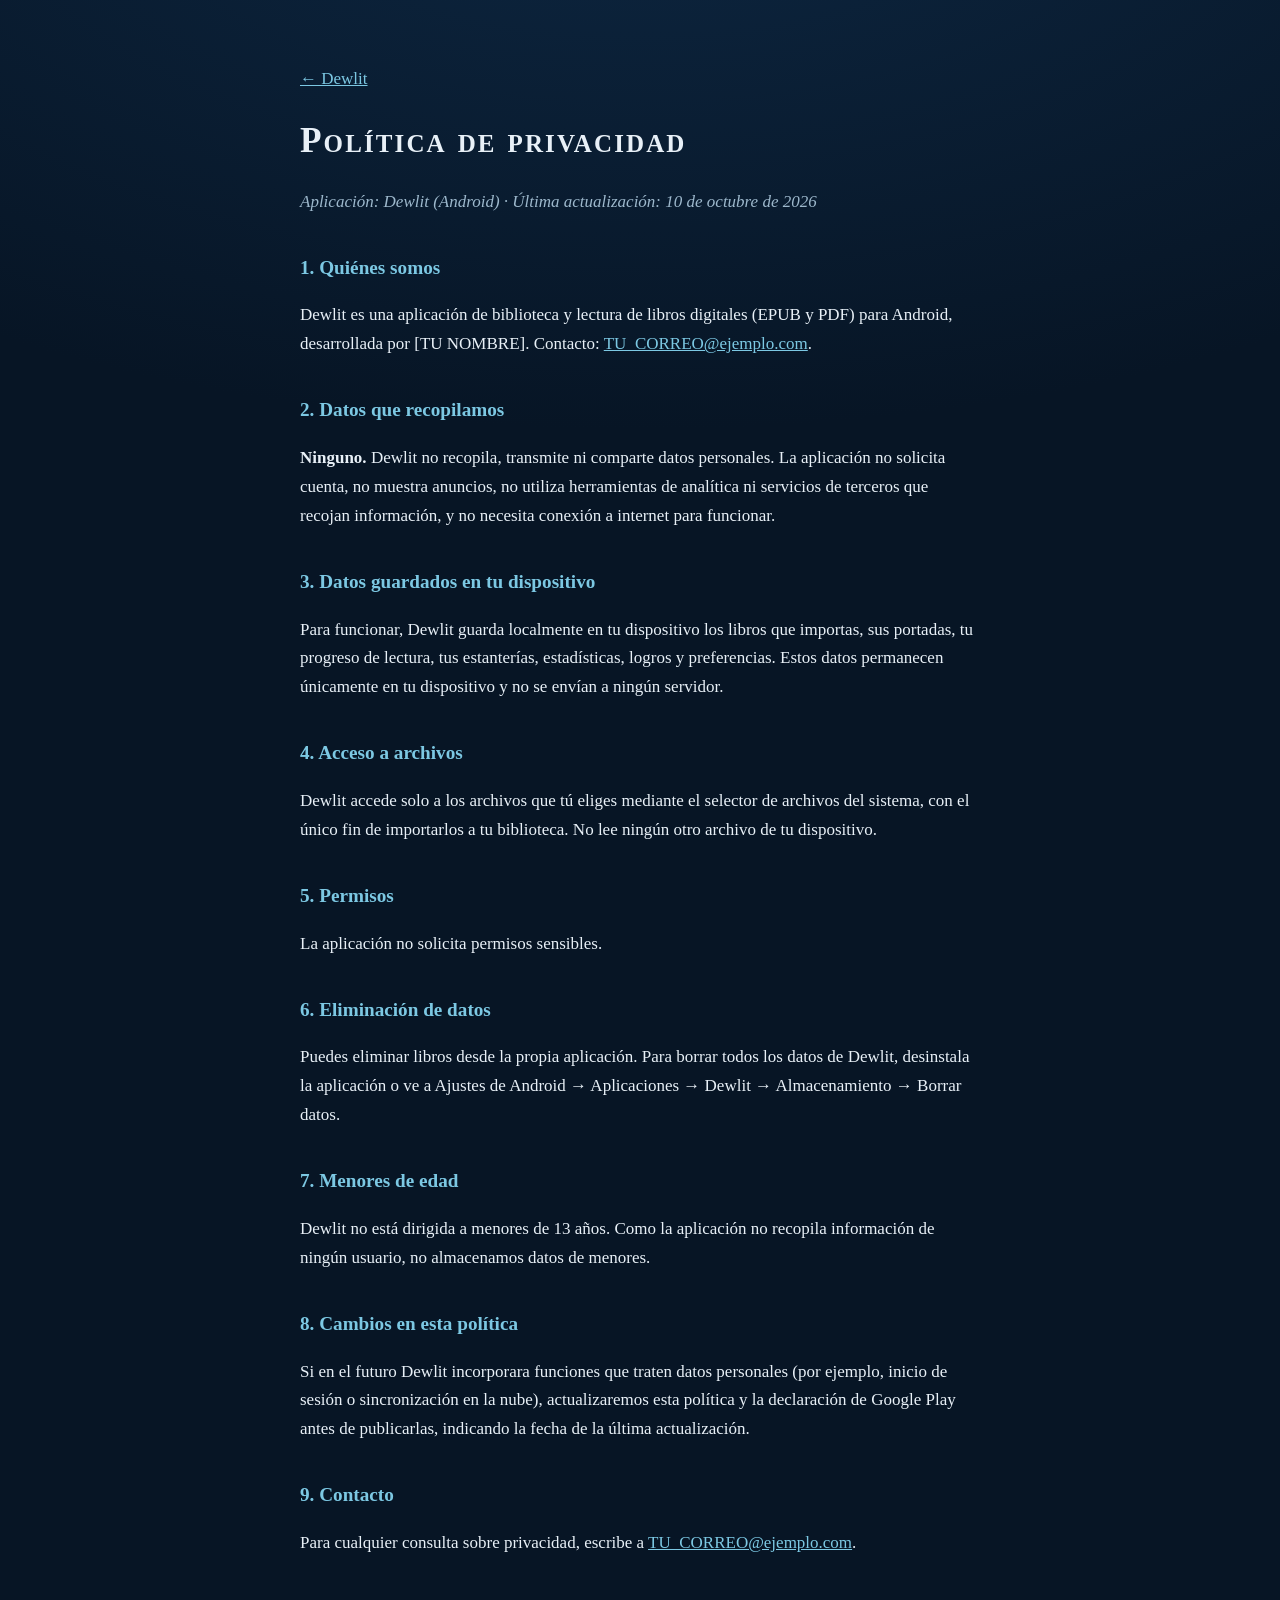
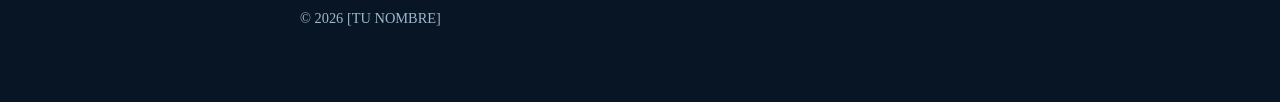
==== privacy.html @ 5c5d3515 "Add files via upload" ====
<!doctype html>
<html lang="es">
<head>
<meta charset="utf-8">
<meta name="viewport" content="width=device-width, initial-scale=1">
<title>Política de privacidad — Dewlit</title>
<meta name="robots" content="index,follow">
<link rel="stylesheet" href="style.css">
</head>
<body>
<main>
  <p><a href="index.html">← Dewlit</a></p>
  <h1>Política de privacidad</h1>
  <p class="meta">Aplicación: Dewlit (Android) · Última actualización: 10 de octubre de 2026</p>

  <h2>1. Quiénes somos</h2>
  <p>Dewlit es una aplicación de biblioteca y lectura de libros digitales (EPUB y PDF) para Android, desarrollada por [TU NOMBRE]. Contacto: <a href="mailto:TU_CORREO@ejemplo.com">TU_CORREO@ejemplo.com</a>.</p>

  <h2>2. Datos que recopilamos</h2>
  <p><strong>Ninguno.</strong> Dewlit no recopila, transmite ni comparte datos personales. La aplicación no solicita cuenta, no muestra anuncios, no utiliza herramientas de analítica ni servicios de terceros que recojan información, y no necesita conexión a internet para funcionar.</p>

  <h2>3. Datos guardados en tu dispositivo</h2>
  <p>Para funcionar, Dewlit guarda localmente en tu dispositivo los libros que importas, sus portadas, tu progreso de lectura, tus estanterías, estadísticas, logros y preferencias. Estos datos permanecen únicamente en tu dispositivo y no se envían a ningún servidor.</p>

  <h2>4. Acceso a archivos</h2>
  <p>Dewlit accede solo a los archivos que tú eliges mediante el selector de archivos del sistema, con el único fin de importarlos a tu biblioteca. No lee ningún otro archivo de tu dispositivo.</p>

  <h2>5. Permisos</h2>
  <p>La aplicación no solicita permisos sensibles.</p>

  <h2>6. Eliminación de datos</h2>
  <p>Puedes eliminar libros desde la propia aplicación. Para borrar todos los datos de Dewlit, desinstala la aplicación o ve a Ajustes de Android → Aplicaciones → Dewlit → Almacenamiento → Borrar datos.</p>

  <h2>7. Menores de edad</h2>
  <p>Dewlit no está dirigida a menores de 13 años. Como la aplicación no recopila información de ningún usuario, no almacenamos datos de menores.</p>

  <h2>8. Cambios en esta política</h2>
  <p>Si en el futuro Dewlit incorporara funciones que traten datos personales (por ejemplo, inicio de sesión o sincronización en la nube), actualizaremos esta política y la declaración de Google Play antes de publicarlas, indicando la fecha de la última actualización.</p>

  <h2>9. Contacto</h2>
  <p>Para cualquier consulta sobre privacidad, escribe a <a href="mailto:TU_CORREO@ejemplo.com">TU_CORREO@ejemplo.com</a>.</p>

  <footer>© 2026 [TU NOMBRE]</footer>
</main>
</body>
</html>
---- style.css ----
:root{--bg:#071525;--bg2:#0d2742;--ink:#e8f0f7;--muted:#9db8cc;--accent:#7cc8e3;--line:#1e4160}
*{box-sizing:border-box}
html{-webkit-text-size-adjust:100%}
body{margin:0;background:radial-gradient(1200px 600px at 50% -10%,var(--bg2),var(--bg));background-color:var(--bg);color:var(--ink);font:17px/1.7 Georgia,"Times New Roman",serif}
main{max-width:720px;margin:0 auto;padding:48px 20px 72px}
h1{font-variant:small-caps;letter-spacing:.06em;font-size:2.2rem;margin:0 0 4px;font-weight:600}
h2{font-size:1.2rem;margin:2.2rem 0 .4rem;color:var(--accent);font-weight:600}
p,li{color:var(--ink)}
.sub,.meta{color:var(--muted);font-style:italic}
a{color:var(--accent)}
hr{border:0;border-top:1px solid var(--line);margin:2rem 0}
.logo{width:96px;height:96px;border-radius:22px;display:block;margin-bottom:18px}
footer{margin-top:3rem;color:var(--muted);font-size:.9rem}
ul{padding-left:1.2rem}
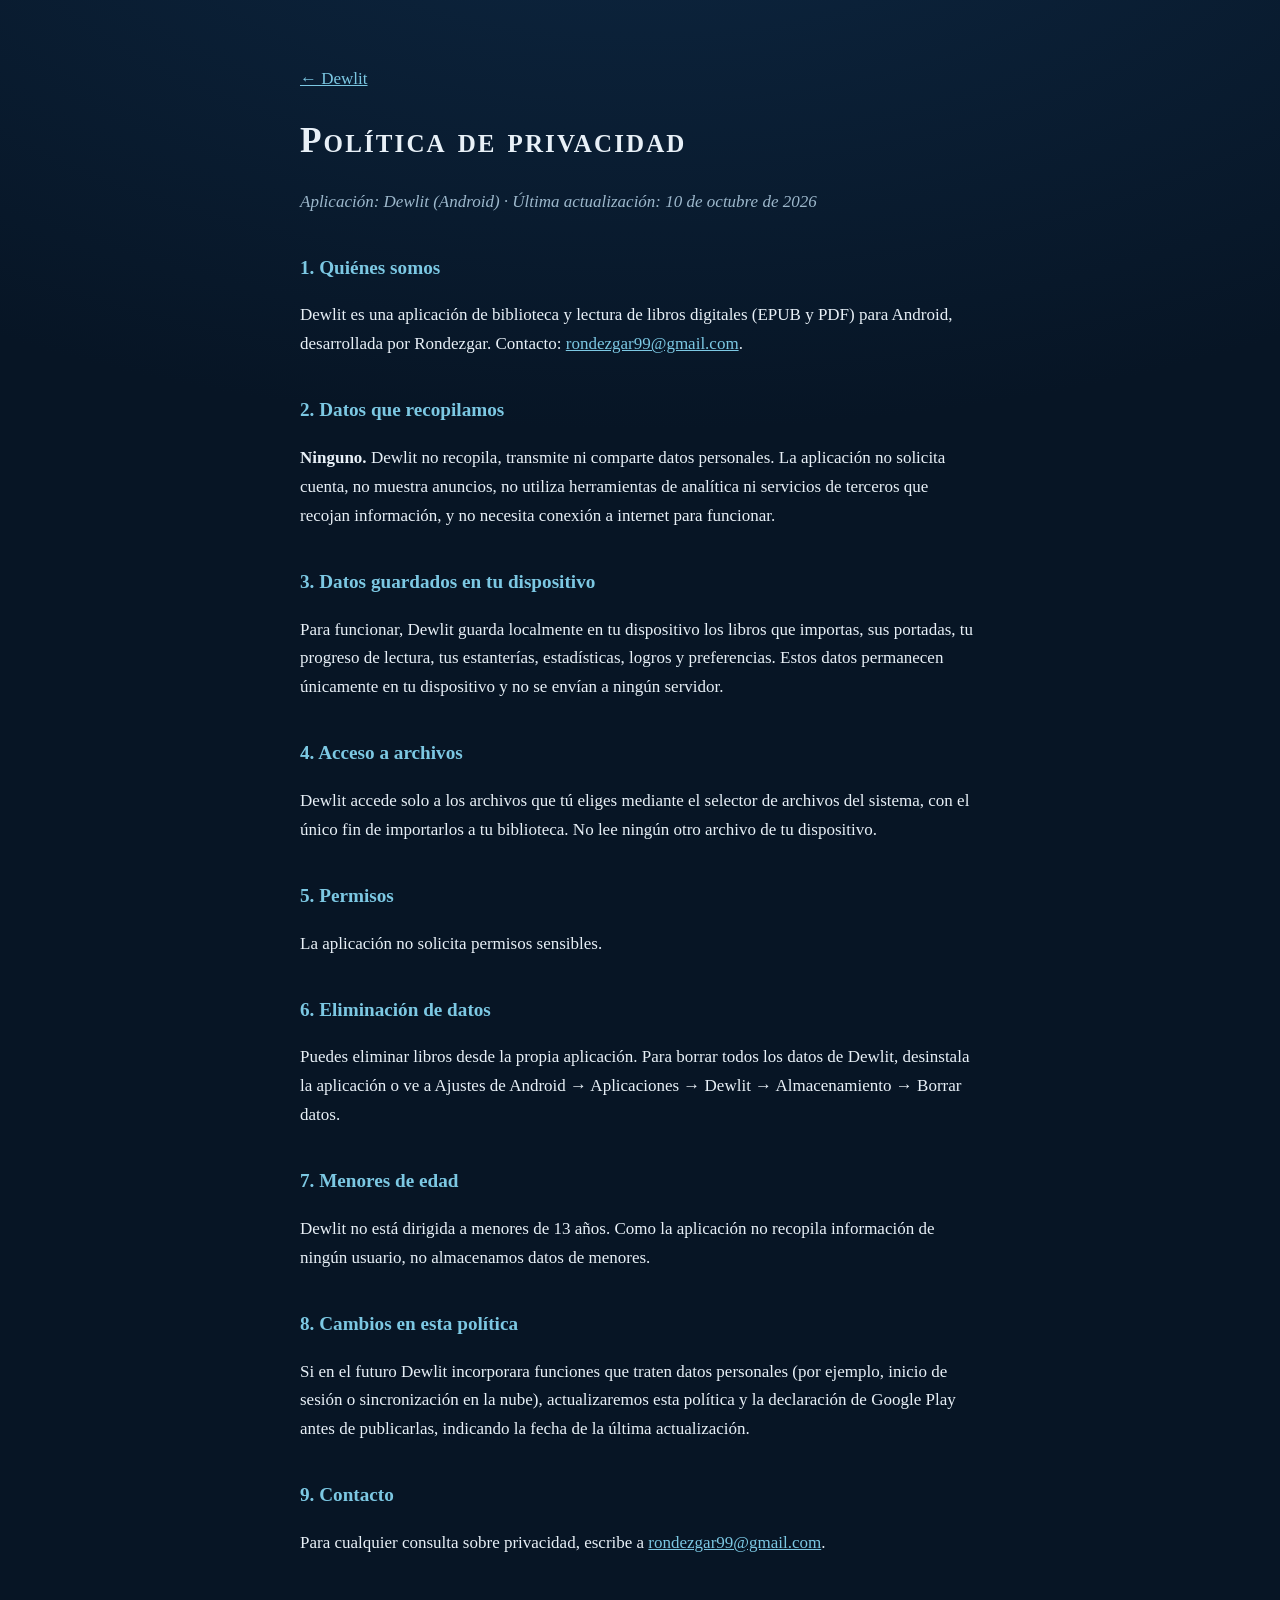
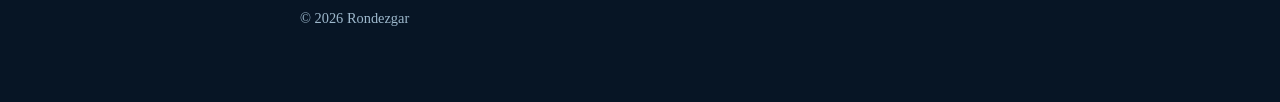
==== commit 9860cc83: "Update privacy.html" ====
--- a/privacy.html
+++ b/privacy.html
@@ -14,7 +14,7 @@
   <p class="meta">Aplicación: Dewlit (Android) · Última actualización: 10 de octubre de 2026</p>
 
   <h2>1. Quiénes somos</h2>
-  <p>Dewlit es una aplicación de biblioteca y lectura de libros digitales (EPUB y PDF) para Android, desarrollada por [TU NOMBRE]. Contacto: <a href="mailto:TU_CORREO@ejemplo.com">TU_CORREO@ejemplo.com</a>.</p>
+  <p>Dewlit es una aplicación de biblioteca y lectura de libros digitales (EPUB y PDF) para Android, desarrollada por Rondezgar. Contacto: <a href="rondezgar99@gmail.com">rondezgar99@gmail.com</a>.</p>
 
   <h2>2. Datos que recopilamos</h2>
   <p><strong>Ninguno.</strong> Dewlit no recopila, transmite ni comparte datos personales. La aplicación no solicita cuenta, no muestra anuncios, no utiliza herramientas de analítica ni servicios de terceros que recojan información, y no necesita conexión a internet para funcionar.</p>
@@ -38,9 +38,9 @@
   <p>Si en el futuro Dewlit incorporara funciones que traten datos personales (por ejemplo, inicio de sesión o sincronización en la nube), actualizaremos esta política y la declaración de Google Play antes de publicarlas, indicando la fecha de la última actualización.</p>
 
   <h2>9. Contacto</h2>
-  <p>Para cualquier consulta sobre privacidad, escribe a <a href="mailto:TU_CORREO@ejemplo.com">TU_CORREO@ejemplo.com</a>.</p>
+  <p>Para cualquier consulta sobre privacidad, escribe a <a href="mailto:rondezgar99@gmail.com">rondezgar99@gmail.com</a>.</p>
 
-  <footer>© 2026 [TU NOMBRE]</footer>
+  <footer>© 2026 Rondezgar</footer>
 </main>
 </body>
 </html>
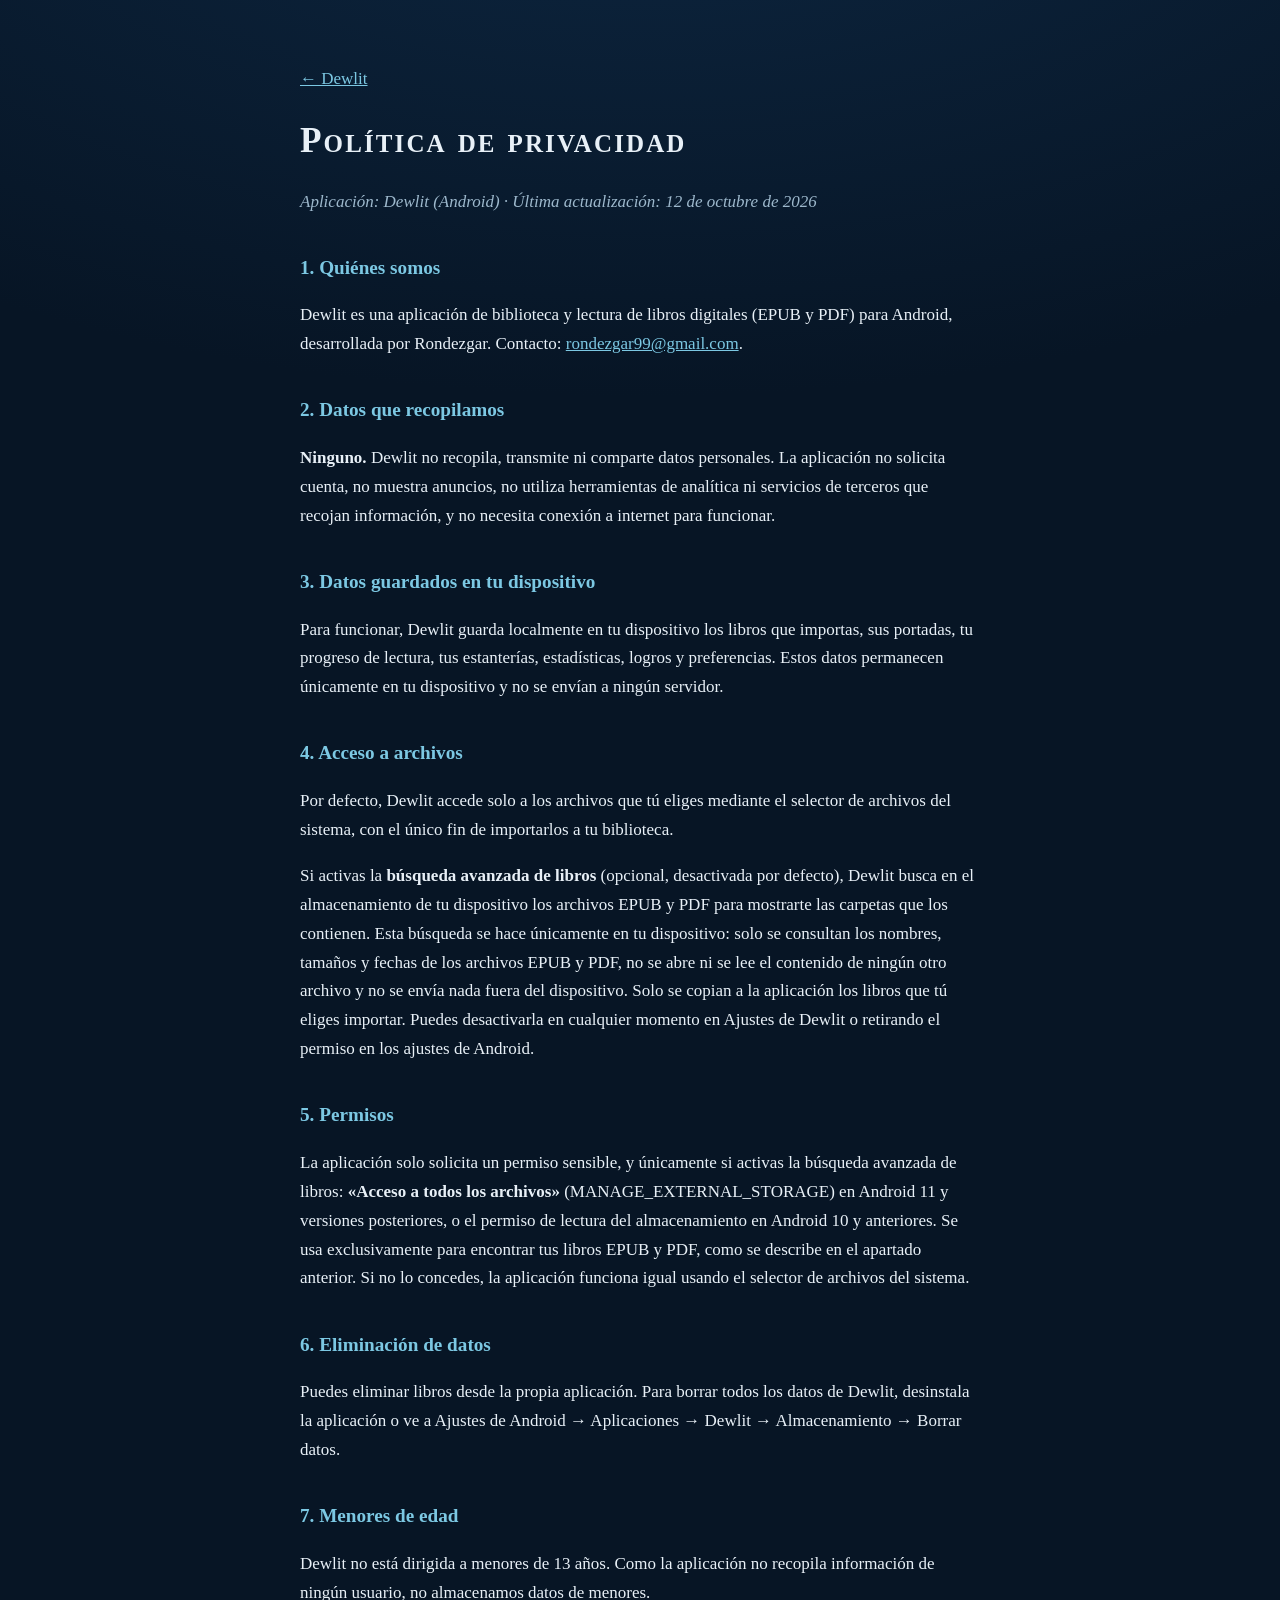
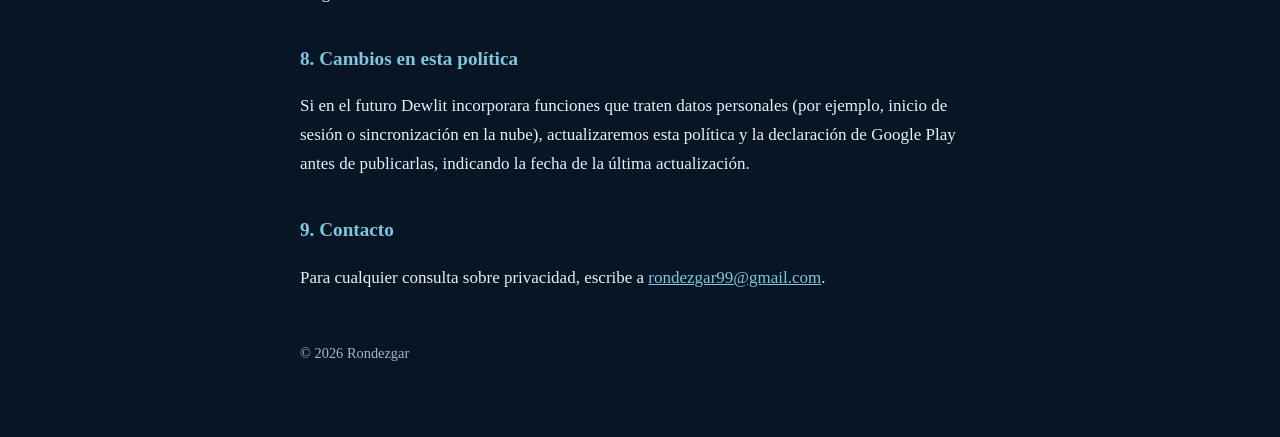
==== commit b5ca3b77: "Política de privacidad: búsqueda avanzada de libros (permiso Acceso a todos los archivos) Actualiza " ====
--- a/privacy.html
+++ b/privacy.html
@@ -11,10 +11,10 @@
 <main>
   <p><a href="index.html">← Dewlit</a></p>
   <h1>Política de privacidad</h1>
-  <p class="meta">Aplicación: Dewlit (Android) · Última actualización: 10 de octubre de 2026</p>
+  <p class="meta">Aplicación: Dewlit (Android) · Última actualización: 12 de octubre de 2026</p>
 
   <h2>1. Quiénes somos</h2>
-  <p>Dewlit es una aplicación de biblioteca y lectura de libros digitales (EPUB y PDF) para Android, desarrollada por Rondezgar. Contacto: <a href="rondezgar99@gmail.com">rondezgar99@gmail.com</a>.</p>
+  <p>Dewlit es una aplicación de biblioteca y lectura de libros digitales (EPUB y PDF) para Android, desarrollada por Rondezgar. Contacto: <a href="mailto:rondezgar99@gmail.com">rondezgar99@gmail.com</a>.</p>
 
   <h2>2. Datos que recopilamos</h2>
   <p><strong>Ninguno.</strong> Dewlit no recopila, transmite ni comparte datos personales. La aplicación no solicita cuenta, no muestra anuncios, no utiliza herramientas de analítica ni servicios de terceros que recojan información, y no necesita conexión a internet para funcionar.</p>
@@ -23,10 +23,11 @@
   <p>Para funcionar, Dewlit guarda localmente en tu dispositivo los libros que importas, sus portadas, tu progreso de lectura, tus estanterías, estadísticas, logros y preferencias. Estos datos permanecen únicamente en tu dispositivo y no se envían a ningún servidor.</p>
 
   <h2>4. Acceso a archivos</h2>
-  <p>Dewlit accede solo a los archivos que tú eliges mediante el selector de archivos del sistema, con el único fin de importarlos a tu biblioteca. No lee ningún otro archivo de tu dispositivo.</p>
+  <p>Por defecto, Dewlit accede solo a los archivos que tú eliges mediante el selector de archivos del sistema, con el único fin de importarlos a tu biblioteca.</p>
+  <p>Si activas la <strong>búsqueda avanzada de libros</strong> (opcional, desactivada por defecto), Dewlit busca en el almacenamiento de tu dispositivo los archivos EPUB y PDF para mostrarte las carpetas que los contienen. Esta búsqueda se hace únicamente en tu dispositivo: solo se consultan los nombres, tamaños y fechas de los archivos EPUB y PDF, no se abre ni se lee el contenido de ningún otro archivo y no se envía nada fuera del dispositivo. Solo se copian a la aplicación los libros que tú eliges importar. Puedes desactivarla en cualquier momento en Ajustes de Dewlit o retirando el permiso en los ajustes de Android.</p>
 
   <h2>5. Permisos</h2>
-  <p>La aplicación no solicita permisos sensibles.</p>
+  <p>La aplicación solo solicita un permiso sensible, y únicamente si activas la búsqueda avanzada de libros: <strong>«Acceso a todos los archivos»</strong> (MANAGE_EXTERNAL_STORAGE) en Android 11 y versiones posteriores, o el permiso de lectura del almacenamiento en Android 10 y anteriores. Se usa exclusivamente para encontrar tus libros EPUB y PDF, como se describe en el apartado anterior. Si no lo concedes, la aplicación funciona igual usando el selector de archivos del sistema.</p>
 
   <h2>6. Eliminación de datos</h2>
   <p>Puedes eliminar libros desde la propia aplicación. Para borrar todos los datos de Dewlit, desinstala la aplicación o ve a Ajustes de Android → Aplicaciones → Dewlit → Almacenamiento → Borrar datos.</p>
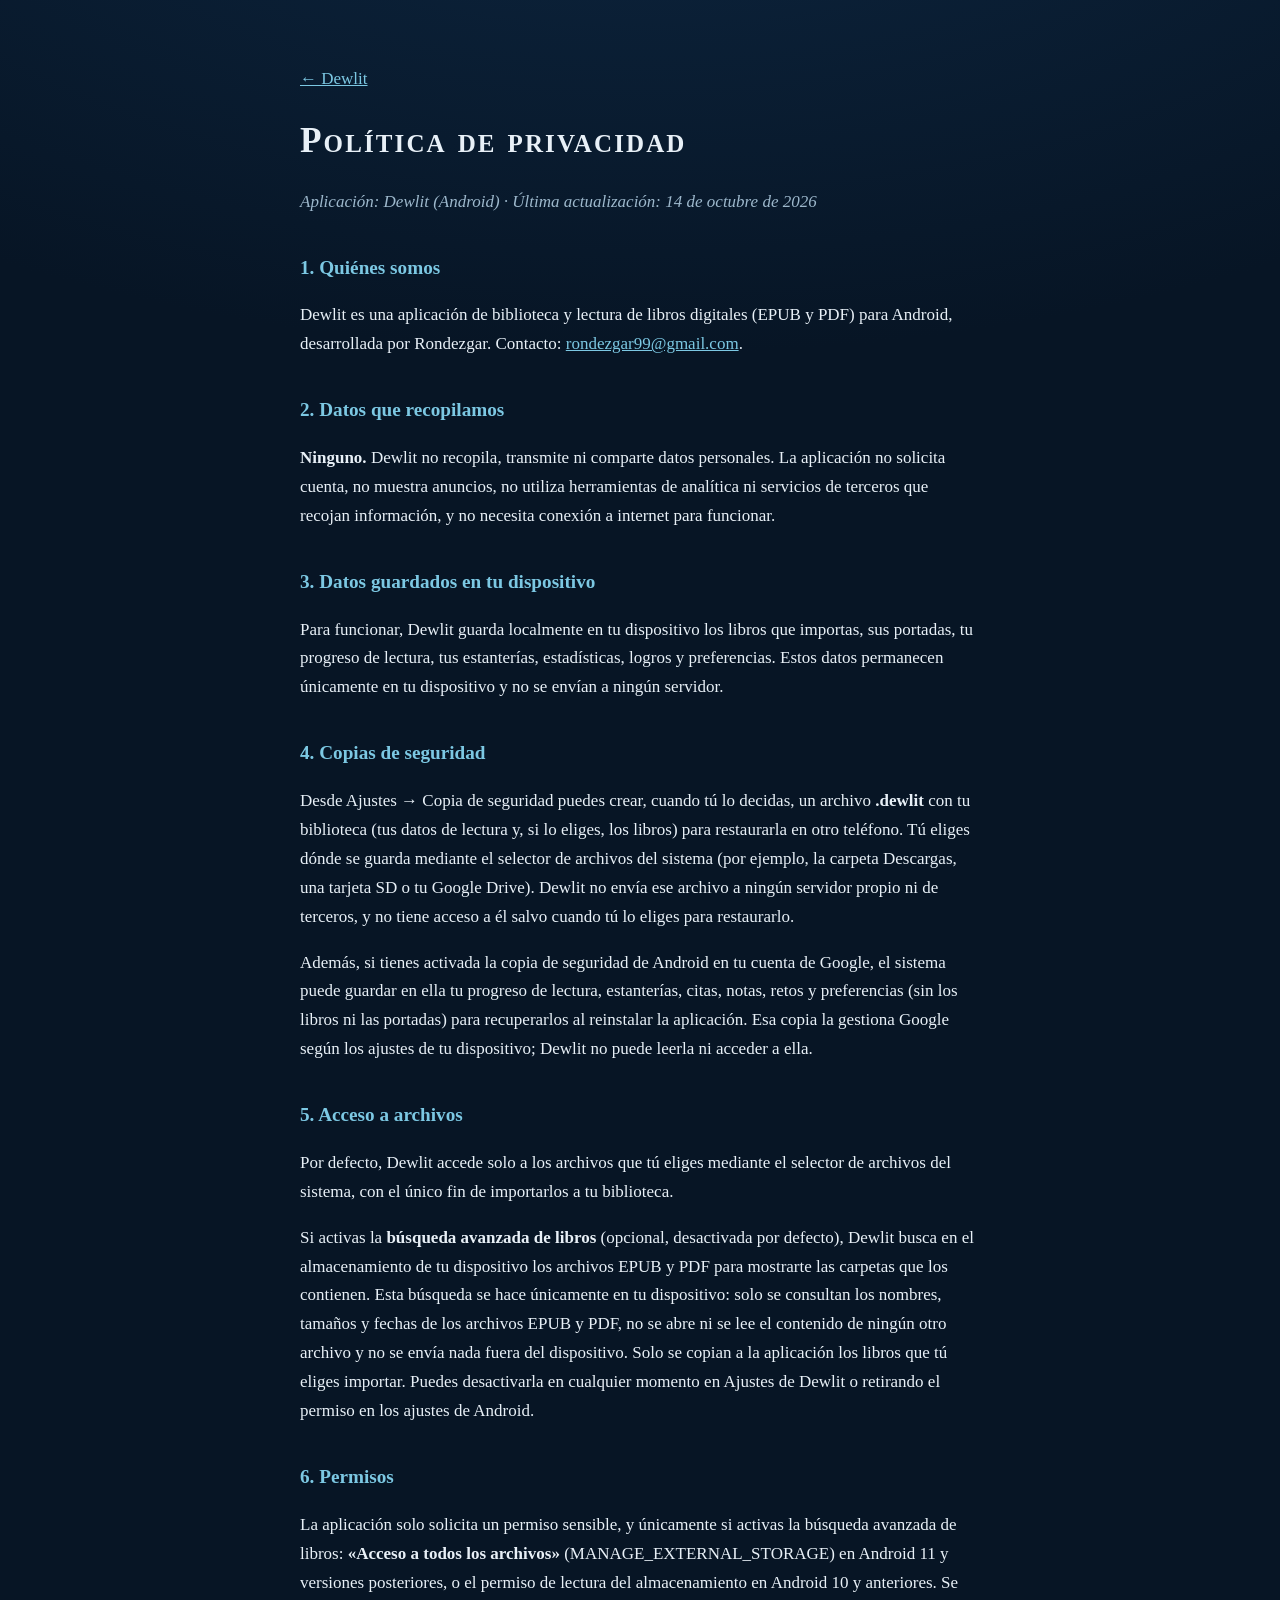
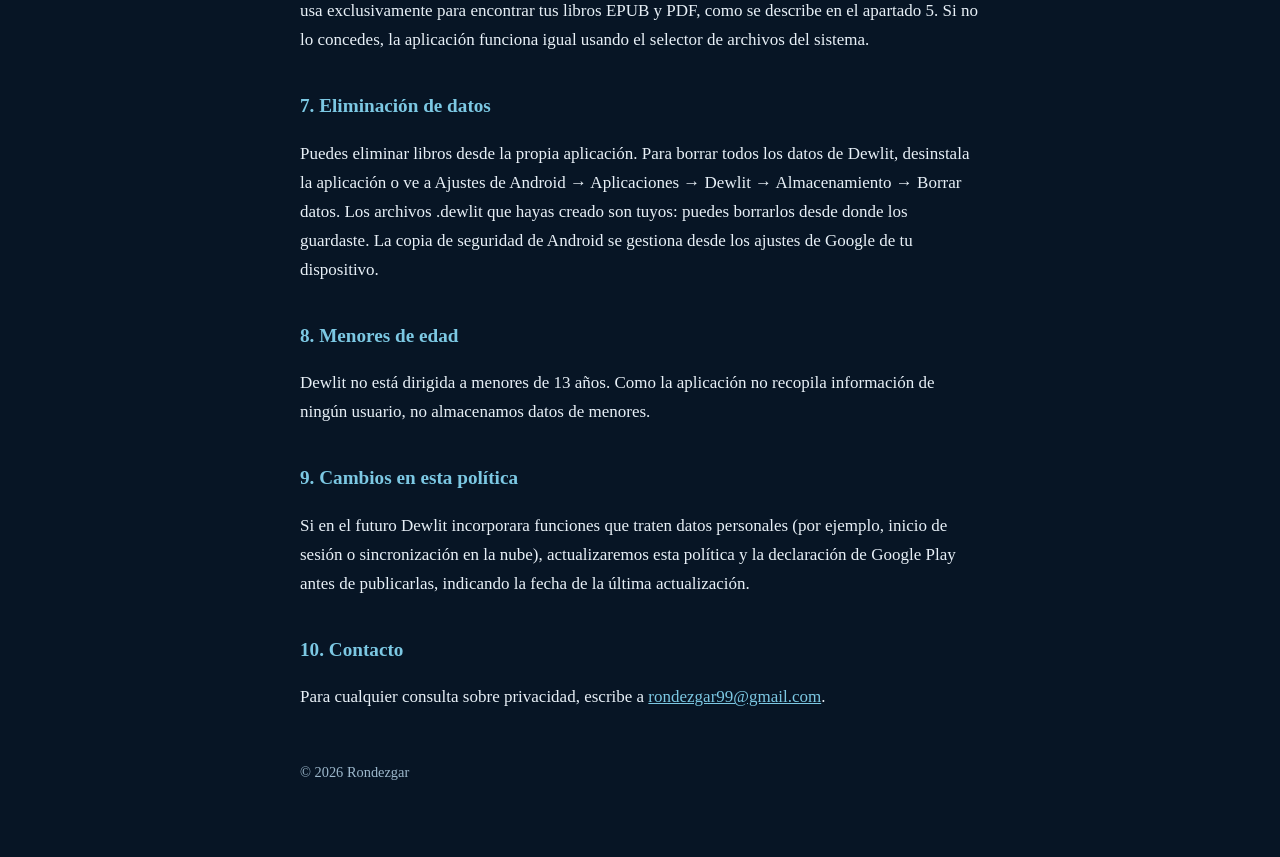
==== commit e3dafad7: "Add files via upload" ====
--- a/privacy.html
+++ b/privacy.html
@@ -11,7 +11,7 @@
 <main>
   <p><a href="index.html">← Dewlit</a></p>
   <h1>Política de privacidad</h1>
-  <p class="meta">Aplicación: Dewlit (Android) · Última actualización: 12 de octubre de 2026</p>
+  <p class="meta">Aplicación: Dewlit (Android) · Última actualización: 14 de octubre de 2026</p>
 
   <h2>1. Quiénes somos</h2>
   <p>Dewlit es una aplicación de biblioteca y lectura de libros digitales (EPUB y PDF) para Android, desarrollada por Rondezgar. Contacto: <a href="mailto:rondezgar99@gmail.com">rondezgar99@gmail.com</a>.</p>
@@ -22,23 +22,27 @@
   <h2>3. Datos guardados en tu dispositivo</h2>
   <p>Para funcionar, Dewlit guarda localmente en tu dispositivo los libros que importas, sus portadas, tu progreso de lectura, tus estanterías, estadísticas, logros y preferencias. Estos datos permanecen únicamente en tu dispositivo y no se envían a ningún servidor.</p>
 
-  <h2>4. Acceso a archivos</h2>
+  <h2>4. Copias de seguridad</h2>
+  <p>Desde Ajustes → Copia de seguridad puedes crear, cuando tú lo decidas, un archivo <strong>.dewlit</strong> con tu biblioteca (tus datos de lectura y, si lo eliges, los libros) para restaurarla en otro teléfono. Tú eliges dónde se guarda mediante el selector de archivos del sistema (por ejemplo, la carpeta Descargas, una tarjeta SD o tu Google Drive). Dewlit no envía ese archivo a ningún servidor propio ni de terceros, y no tiene acceso a él salvo cuando tú lo eliges para restaurarlo.</p>
+  <p>Además, si tienes activada la copia de seguridad de Android en tu cuenta de Google, el sistema puede guardar en ella tu progreso de lectura, estanterías, citas, notas, retos y preferencias (sin los libros ni las portadas) para recuperarlos al reinstalar la aplicación. Esa copia la gestiona Google según los ajustes de tu dispositivo; Dewlit no puede leerla ni acceder a ella.</p>
+
+  <h2>5. Acceso a archivos</h2>
   <p>Por defecto, Dewlit accede solo a los archivos que tú eliges mediante el selector de archivos del sistema, con el único fin de importarlos a tu biblioteca.</p>
   <p>Si activas la <strong>búsqueda avanzada de libros</strong> (opcional, desactivada por defecto), Dewlit busca en el almacenamiento de tu dispositivo los archivos EPUB y PDF para mostrarte las carpetas que los contienen. Esta búsqueda se hace únicamente en tu dispositivo: solo se consultan los nombres, tamaños y fechas de los archivos EPUB y PDF, no se abre ni se lee el contenido de ningún otro archivo y no se envía nada fuera del dispositivo. Solo se copian a la aplicación los libros que tú eliges importar. Puedes desactivarla en cualquier momento en Ajustes de Dewlit o retirando el permiso en los ajustes de Android.</p>
 
-  <h2>5. Permisos</h2>
-  <p>La aplicación solo solicita un permiso sensible, y únicamente si activas la búsqueda avanzada de libros: <strong>«Acceso a todos los archivos»</strong> (MANAGE_EXTERNAL_STORAGE) en Android 11 y versiones posteriores, o el permiso de lectura del almacenamiento en Android 10 y anteriores. Se usa exclusivamente para encontrar tus libros EPUB y PDF, como se describe en el apartado anterior. Si no lo concedes, la aplicación funciona igual usando el selector de archivos del sistema.</p>
+  <h2>6. Permisos</h2>
+  <p>La aplicación solo solicita un permiso sensible, y únicamente si activas la búsqueda avanzada de libros: <strong>«Acceso a todos los archivos»</strong> (MANAGE_EXTERNAL_STORAGE) en Android 11 y versiones posteriores, o el permiso de lectura del almacenamiento en Android 10 y anteriores. Se usa exclusivamente para encontrar tus libros EPUB y PDF, como se describe en el apartado 5. Si no lo concedes, la aplicación funciona igual usando el selector de archivos del sistema.</p>
 
-  <h2>6. Eliminación de datos</h2>
-  <p>Puedes eliminar libros desde la propia aplicación. Para borrar todos los datos de Dewlit, desinstala la aplicación o ve a Ajustes de Android → Aplicaciones → Dewlit → Almacenamiento → Borrar datos.</p>
+  <h2>7. Eliminación de datos</h2>
+  <p>Puedes eliminar libros desde la propia aplicación. Para borrar todos los datos de Dewlit, desinstala la aplicación o ve a Ajustes de Android → Aplicaciones → Dewlit → Almacenamiento → Borrar datos. Los archivos .dewlit que hayas creado son tuyos: puedes borrarlos desde donde los guardaste. La copia de seguridad de Android se gestiona desde los ajustes de Google de tu dispositivo.</p>
 
-  <h2>7. Menores de edad</h2>
+  <h2>8. Menores de edad</h2>
   <p>Dewlit no está dirigida a menores de 13 años. Como la aplicación no recopila información de ningún usuario, no almacenamos datos de menores.</p>
 
-  <h2>8. Cambios en esta política</h2>
+  <h2>9. Cambios en esta política</h2>
   <p>Si en el futuro Dewlit incorporara funciones que traten datos personales (por ejemplo, inicio de sesión o sincronización en la nube), actualizaremos esta política y la declaración de Google Play antes de publicarlas, indicando la fecha de la última actualización.</p>
 
-  <h2>9. Contacto</h2>
+  <h2>10. Contacto</h2>
   <p>Para cualquier consulta sobre privacidad, escribe a <a href="mailto:rondezgar99@gmail.com">rondezgar99@gmail.com</a>.</p>
 
   <footer>© 2026 Rondezgar</footer>
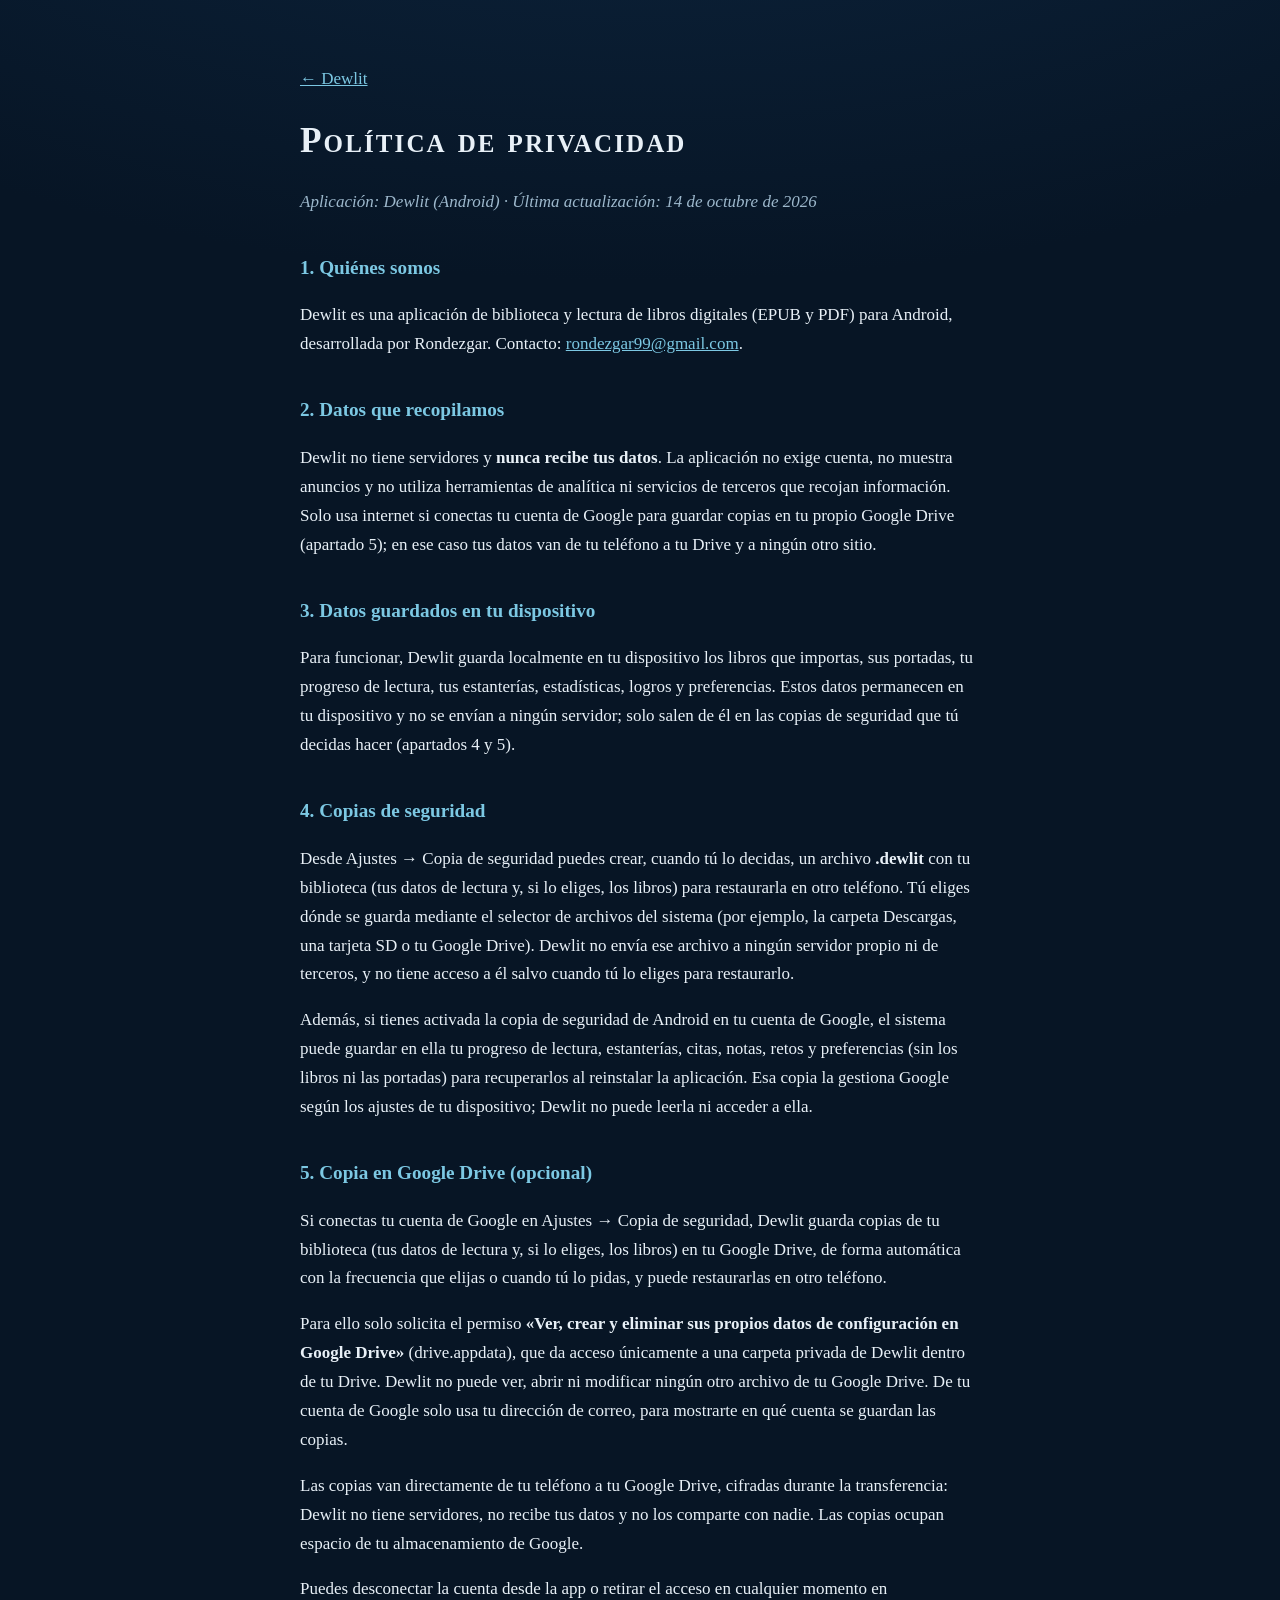
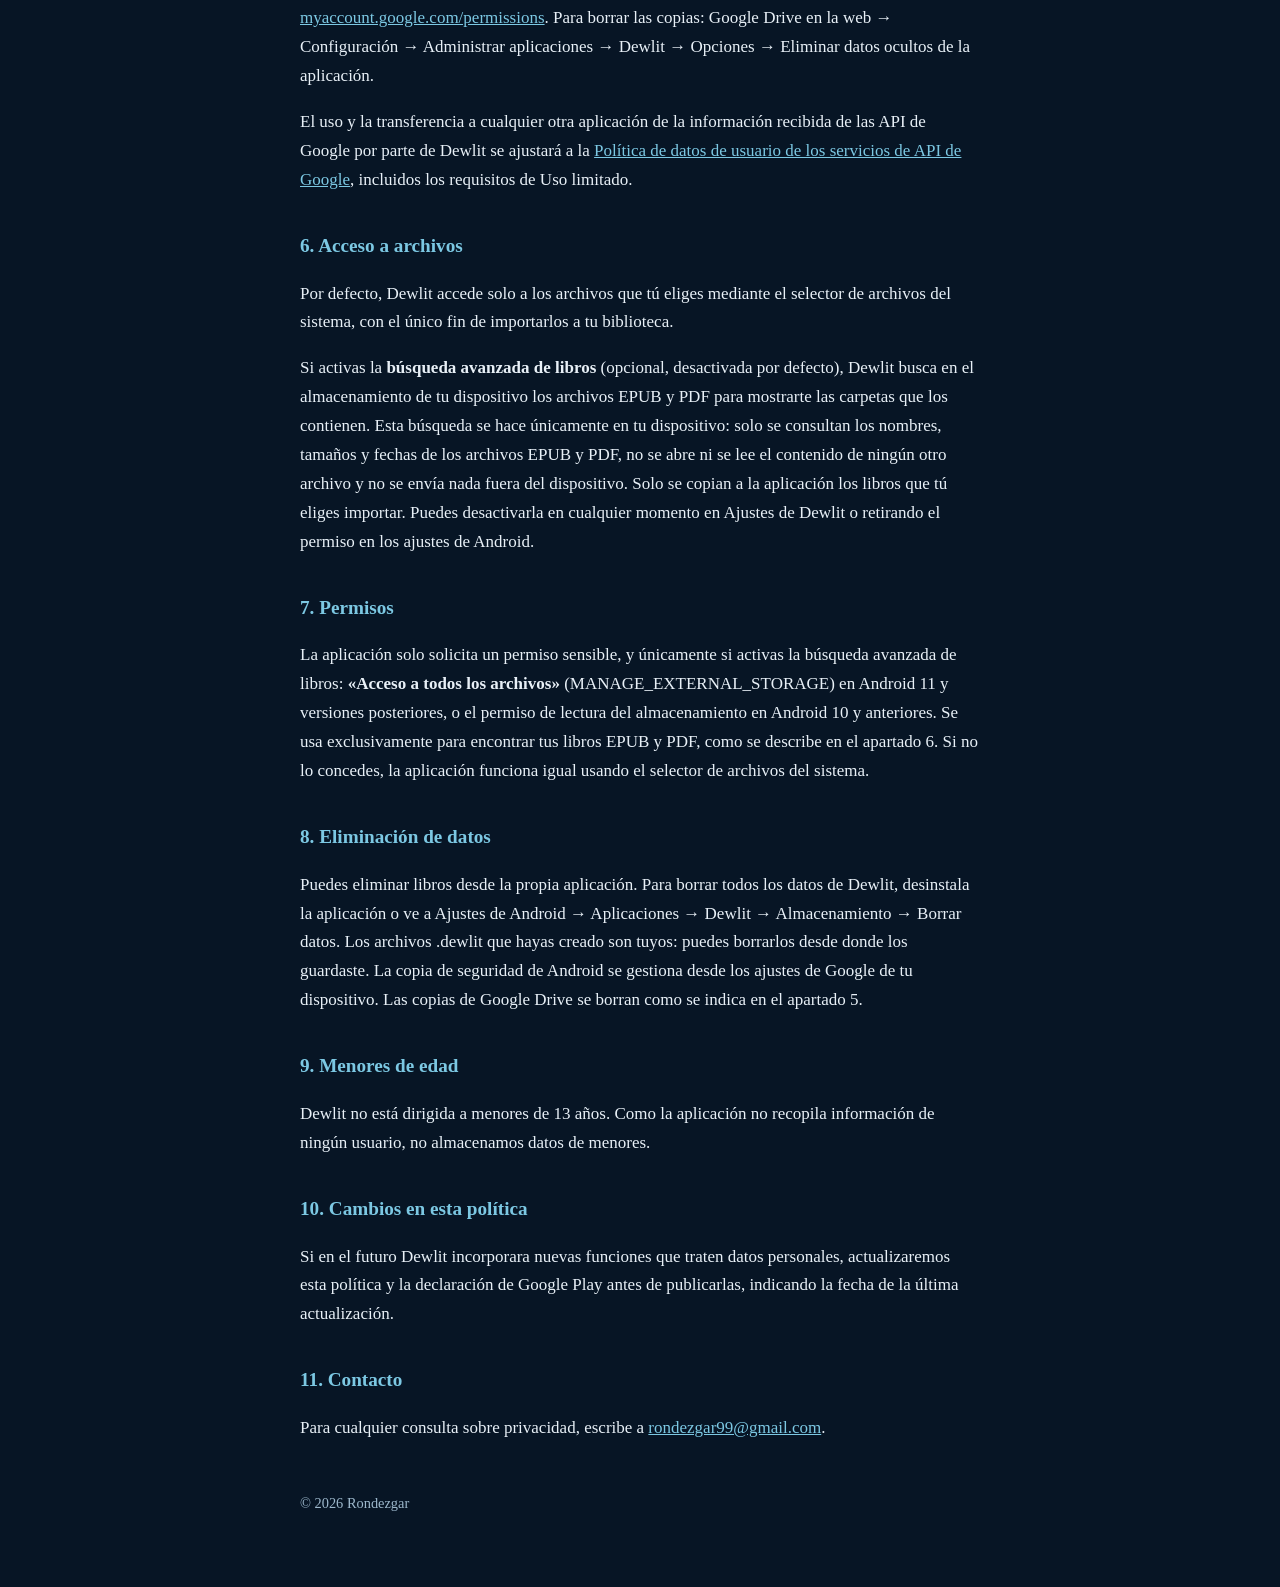
==== commit 81869af0: "Add files via upload" ====
--- a/privacy.html
+++ b/privacy.html
@@ -17,32 +17,39 @@
   <p>Dewlit es una aplicación de biblioteca y lectura de libros digitales (EPUB y PDF) para Android, desarrollada por Rondezgar. Contacto: <a href="mailto:rondezgar99@gmail.com">rondezgar99@gmail.com</a>.</p>
 
   <h2>2. Datos que recopilamos</h2>
-  <p><strong>Ninguno.</strong> Dewlit no recopila, transmite ni comparte datos personales. La aplicación no solicita cuenta, no muestra anuncios, no utiliza herramientas de analítica ni servicios de terceros que recojan información, y no necesita conexión a internet para funcionar.</p>
+  <p>Dewlit no tiene servidores y <strong>nunca recibe tus datos</strong>. La aplicación no exige cuenta, no muestra anuncios y no utiliza herramientas de analítica ni servicios de terceros que recojan información. Solo usa internet si conectas tu cuenta de Google para guardar copias en tu propio Google Drive (apartado 5); en ese caso tus datos van de tu teléfono a tu Drive y a ningún otro sitio.</p>
 
   <h2>3. Datos guardados en tu dispositivo</h2>
-  <p>Para funcionar, Dewlit guarda localmente en tu dispositivo los libros que importas, sus portadas, tu progreso de lectura, tus estanterías, estadísticas, logros y preferencias. Estos datos permanecen únicamente en tu dispositivo y no se envían a ningún servidor.</p>
+  <p>Para funcionar, Dewlit guarda localmente en tu dispositivo los libros que importas, sus portadas, tu progreso de lectura, tus estanterías, estadísticas, logros y preferencias. Estos datos permanecen en tu dispositivo y no se envían a ningún servidor; solo salen de él en las copias de seguridad que tú decidas hacer (apartados 4 y 5).</p>
 
   <h2>4. Copias de seguridad</h2>
   <p>Desde Ajustes → Copia de seguridad puedes crear, cuando tú lo decidas, un archivo <strong>.dewlit</strong> con tu biblioteca (tus datos de lectura y, si lo eliges, los libros) para restaurarla en otro teléfono. Tú eliges dónde se guarda mediante el selector de archivos del sistema (por ejemplo, la carpeta Descargas, una tarjeta SD o tu Google Drive). Dewlit no envía ese archivo a ningún servidor propio ni de terceros, y no tiene acceso a él salvo cuando tú lo eliges para restaurarlo.</p>
   <p>Además, si tienes activada la copia de seguridad de Android en tu cuenta de Google, el sistema puede guardar en ella tu progreso de lectura, estanterías, citas, notas, retos y preferencias (sin los libros ni las portadas) para recuperarlos al reinstalar la aplicación. Esa copia la gestiona Google según los ajustes de tu dispositivo; Dewlit no puede leerla ni acceder a ella.</p>
 
-  <h2>5. Acceso a archivos</h2>
+  <h2>5. Copia en Google Drive (opcional)</h2>
+  <p>Si conectas tu cuenta de Google en Ajustes → Copia de seguridad, Dewlit guarda copias de tu biblioteca (tus datos de lectura y, si lo eliges, los libros) en tu Google Drive, de forma automática con la frecuencia que elijas o cuando tú lo pidas, y puede restaurarlas en otro teléfono.</p>
+  <p>Para ello solo solicita el permiso <strong>«Ver, crear y eliminar sus propios datos de configuración en Google Drive»</strong> (drive.appdata), que da acceso únicamente a una carpeta privada de Dewlit dentro de tu Drive. Dewlit no puede ver, abrir ni modificar ningún otro archivo de tu Google Drive. De tu cuenta de Google solo usa tu dirección de correo, para mostrarte en qué cuenta se guardan las copias.</p>
+  <p>Las copias van directamente de tu teléfono a tu Google Drive, cifradas durante la transferencia: Dewlit no tiene servidores, no recibe tus datos y no los comparte con nadie. Las copias ocupan espacio de tu almacenamiento de Google.</p>
+  <p>Puedes desconectar la cuenta desde la app o retirar el acceso en cualquier momento en <a href="https://myaccount.google.com/permissions">myaccount.google.com/permissions</a>. Para borrar las copias: Google Drive en la web → Configuración → Administrar aplicaciones → Dewlit → Opciones → Eliminar datos ocultos de la aplicación.</p>
+  <p>El uso y la transferencia a cualquier otra aplicación de la información recibida de las API de Google por parte de Dewlit se ajustará a la <a href="https://developers.google.com/terms/api-services-user-data-policy">Política de datos de usuario de los servicios de API de Google</a>, incluidos los requisitos de Uso limitado.</p>
+
+  <h2>6. Acceso a archivos</h2>
   <p>Por defecto, Dewlit accede solo a los archivos que tú eliges mediante el selector de archivos del sistema, con el único fin de importarlos a tu biblioteca.</p>
   <p>Si activas la <strong>búsqueda avanzada de libros</strong> (opcional, desactivada por defecto), Dewlit busca en el almacenamiento de tu dispositivo los archivos EPUB y PDF para mostrarte las carpetas que los contienen. Esta búsqueda se hace únicamente en tu dispositivo: solo se consultan los nombres, tamaños y fechas de los archivos EPUB y PDF, no se abre ni se lee el contenido de ningún otro archivo y no se envía nada fuera del dispositivo. Solo se copian a la aplicación los libros que tú eliges importar. Puedes desactivarla en cualquier momento en Ajustes de Dewlit o retirando el permiso en los ajustes de Android.</p>
 
-  <h2>6. Permisos</h2>
-  <p>La aplicación solo solicita un permiso sensible, y únicamente si activas la búsqueda avanzada de libros: <strong>«Acceso a todos los archivos»</strong> (MANAGE_EXTERNAL_STORAGE) en Android 11 y versiones posteriores, o el permiso de lectura del almacenamiento en Android 10 y anteriores. Se usa exclusivamente para encontrar tus libros EPUB y PDF, como se describe en el apartado 5. Si no lo concedes, la aplicación funciona igual usando el selector de archivos del sistema.</p>
+  <h2>7. Permisos</h2>
+  <p>La aplicación solo solicita un permiso sensible, y únicamente si activas la búsqueda avanzada de libros: <strong>«Acceso a todos los archivos»</strong> (MANAGE_EXTERNAL_STORAGE) en Android 11 y versiones posteriores, o el permiso de lectura del almacenamiento en Android 10 y anteriores. Se usa exclusivamente para encontrar tus libros EPUB y PDF, como se describe en el apartado 6. Si no lo concedes, la aplicación funciona igual usando el selector de archivos del sistema.</p>
 
-  <h2>7. Eliminación de datos</h2>
-  <p>Puedes eliminar libros desde la propia aplicación. Para borrar todos los datos de Dewlit, desinstala la aplicación o ve a Ajustes de Android → Aplicaciones → Dewlit → Almacenamiento → Borrar datos. Los archivos .dewlit que hayas creado son tuyos: puedes borrarlos desde donde los guardaste. La copia de seguridad de Android se gestiona desde los ajustes de Google de tu dispositivo.</p>
+  <h2>8. Eliminación de datos</h2>
+  <p>Puedes eliminar libros desde la propia aplicación. Para borrar todos los datos de Dewlit, desinstala la aplicación o ve a Ajustes de Android → Aplicaciones → Dewlit → Almacenamiento → Borrar datos. Los archivos .dewlit que hayas creado son tuyos: puedes borrarlos desde donde los guardaste. La copia de seguridad de Android se gestiona desde los ajustes de Google de tu dispositivo. Las copias de Google Drive se borran como se indica en el apartado 5.</p>
 
-  <h2>8. Menores de edad</h2>
+  <h2>9. Menores de edad</h2>
   <p>Dewlit no está dirigida a menores de 13 años. Como la aplicación no recopila información de ningún usuario, no almacenamos datos de menores.</p>
 
-  <h2>9. Cambios en esta política</h2>
-  <p>Si en el futuro Dewlit incorporara funciones que traten datos personales (por ejemplo, inicio de sesión o sincronización en la nube), actualizaremos esta política y la declaración de Google Play antes de publicarlas, indicando la fecha de la última actualización.</p>
+  <h2>10. Cambios en esta política</h2>
+  <p>Si en el futuro Dewlit incorporara nuevas funciones que traten datos personales, actualizaremos esta política y la declaración de Google Play antes de publicarlas, indicando la fecha de la última actualización.</p>
 
-  <h2>10. Contacto</h2>
+  <h2>11. Contacto</h2>
   <p>Para cualquier consulta sobre privacidad, escribe a <a href="mailto:rondezgar99@gmail.com">rondezgar99@gmail.com</a>.</p>
 
   <footer>© 2026 Rondezgar</footer>
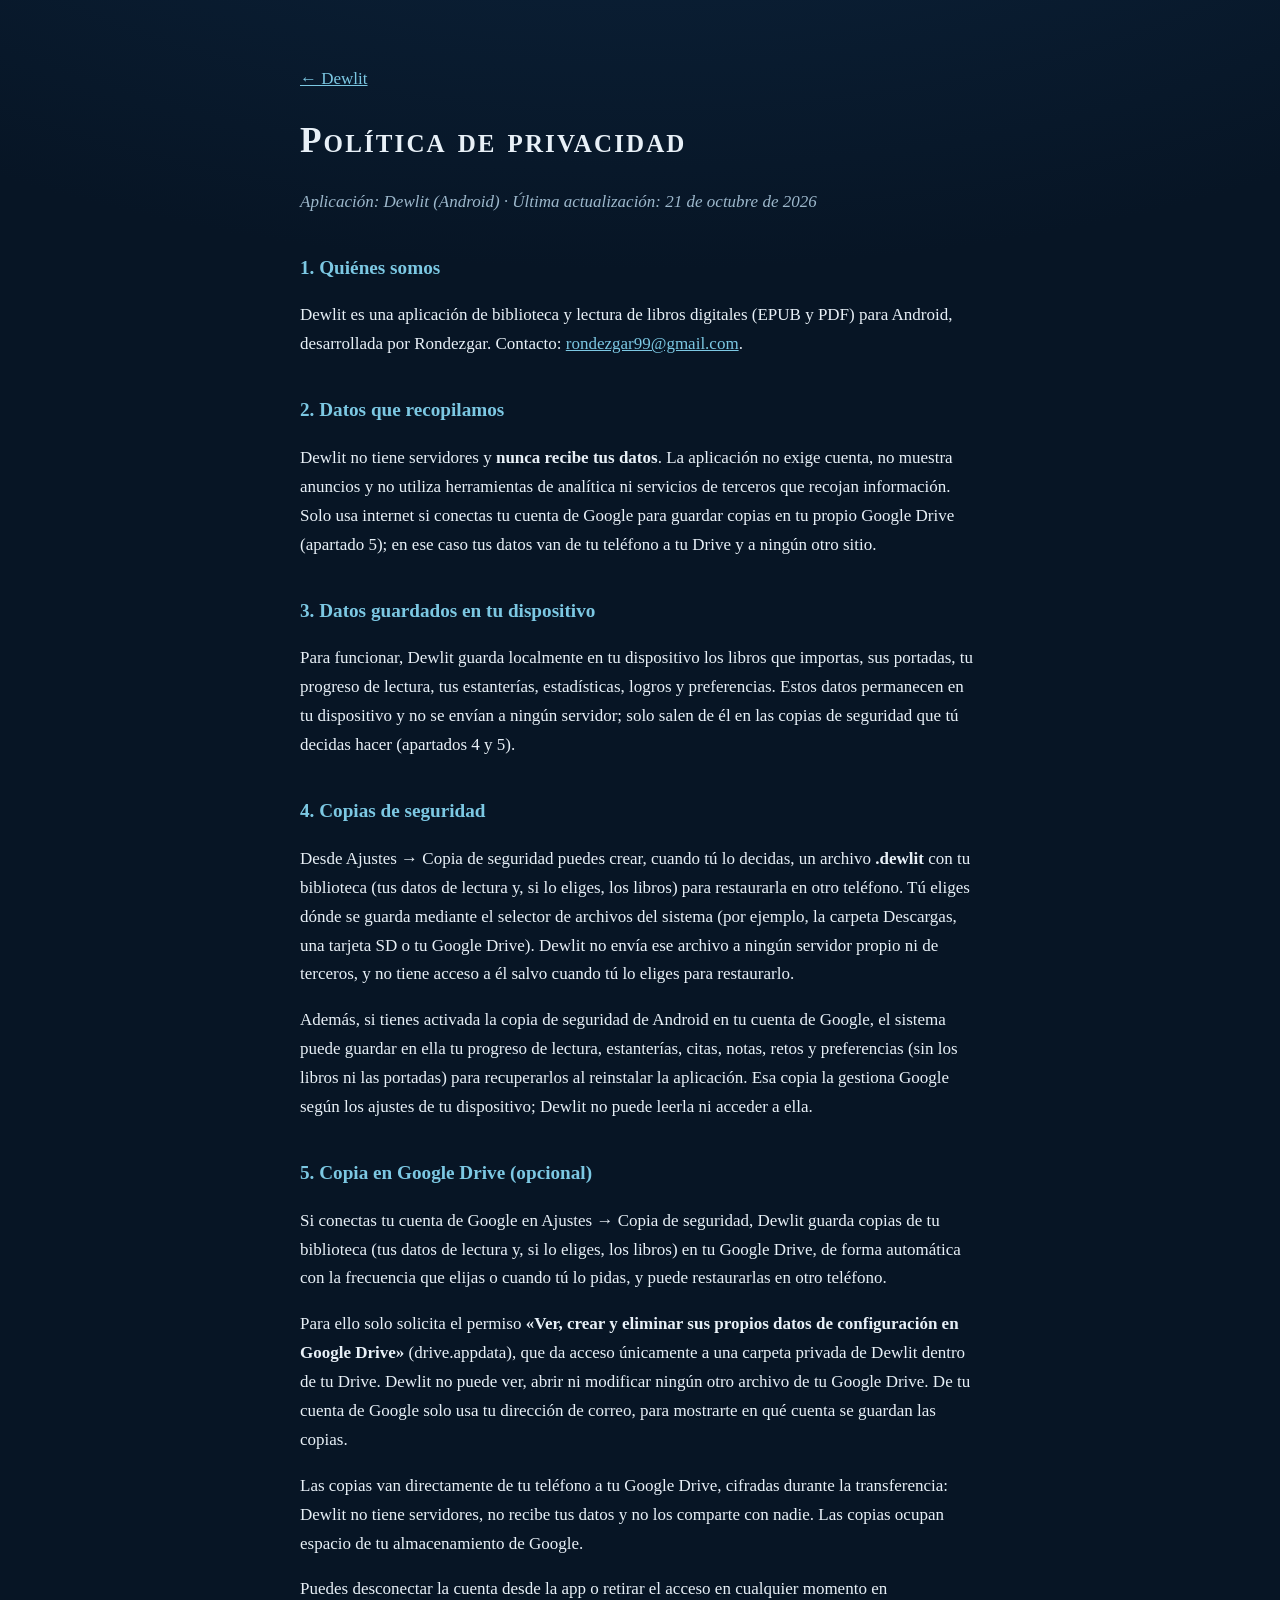
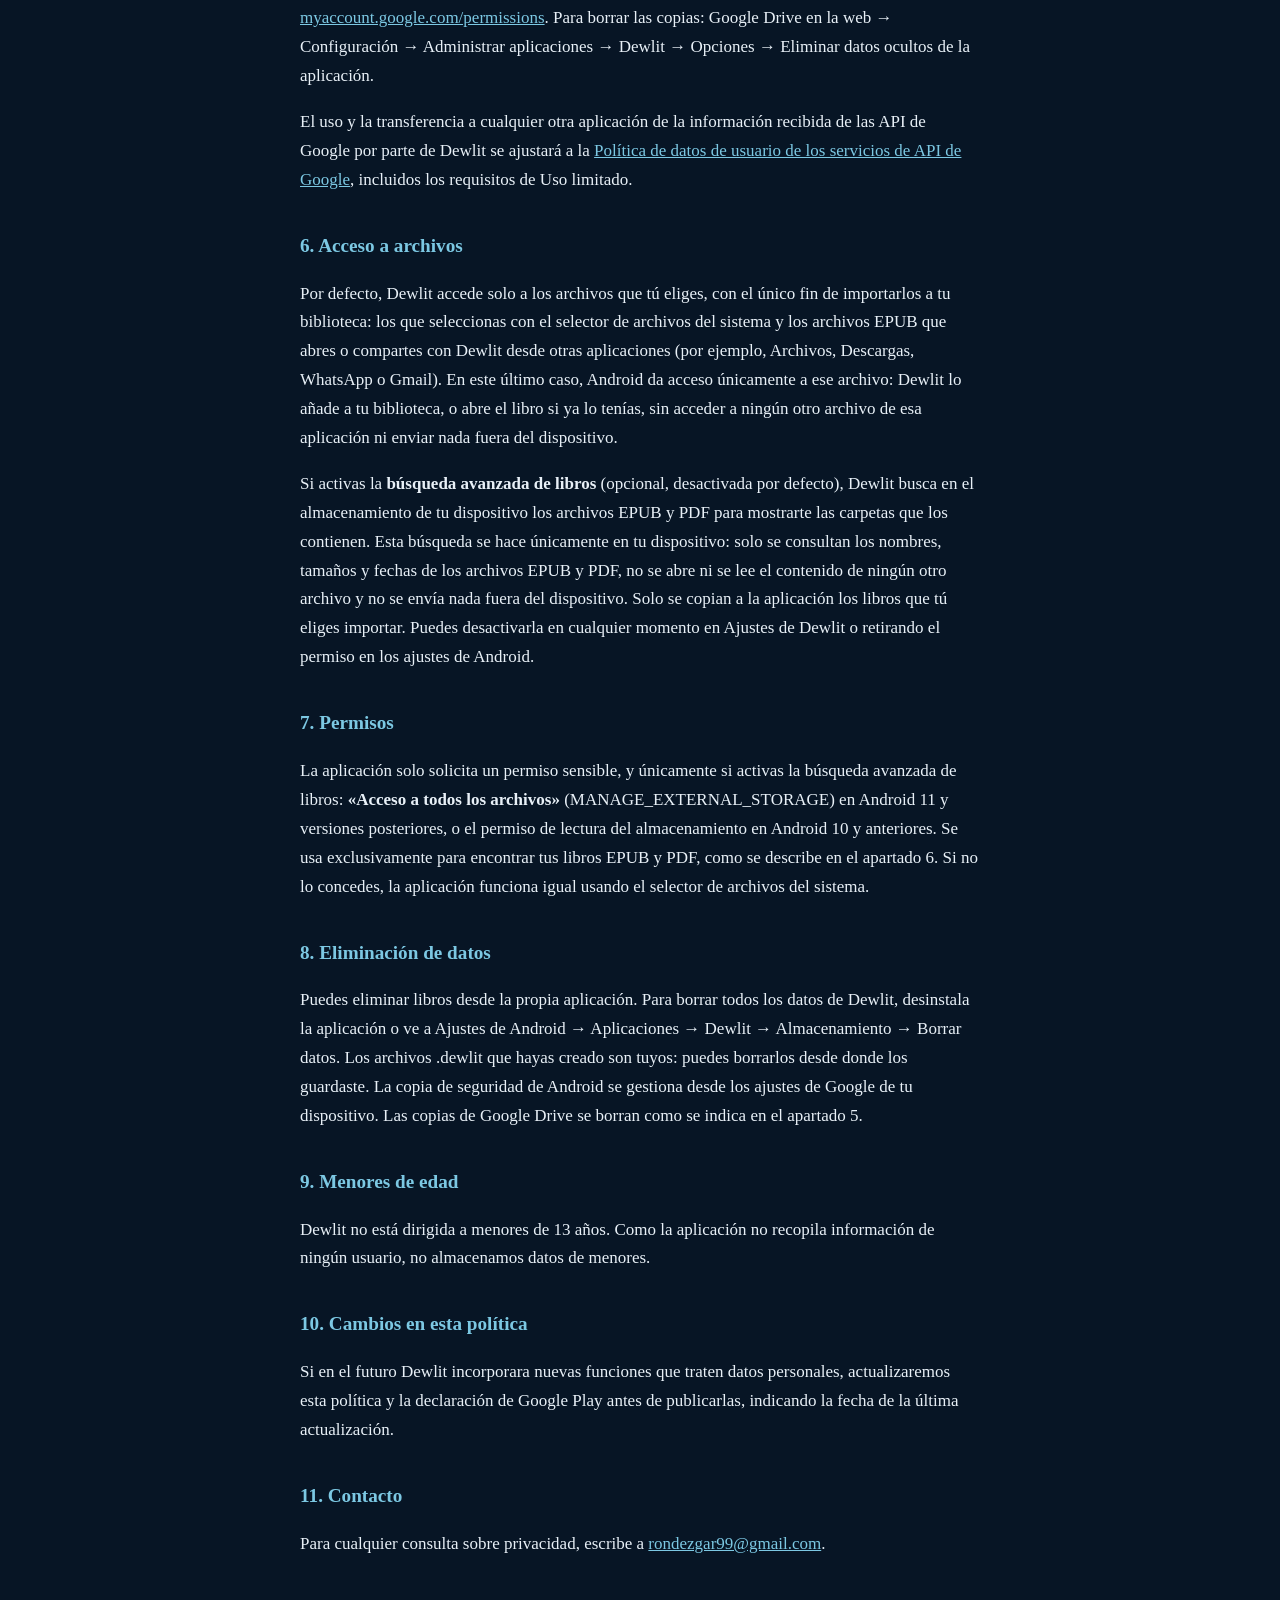
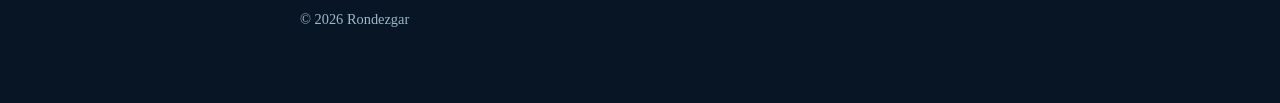
==== commit 5fd79877: "Add files via upload" ====
--- a/privacy.html
+++ b/privacy.html
@@ -11,7 +11,7 @@
 <main>
   <p><a href="index.html">← Dewlit</a></p>
   <h1>Política de privacidad</h1>
-  <p class="meta">Aplicación: Dewlit (Android) · Última actualización: 14 de octubre de 2026</p>
+  <p class="meta">Aplicación: Dewlit (Android) · Última actualización: 21 de octubre de 2026</p>
 
   <h2>1. Quiénes somos</h2>
   <p>Dewlit es una aplicación de biblioteca y lectura de libros digitales (EPUB y PDF) para Android, desarrollada por Rondezgar. Contacto: <a href="mailto:rondezgar99@gmail.com">rondezgar99@gmail.com</a>.</p>
@@ -34,7 +34,7 @@
   <p>El uso y la transferencia a cualquier otra aplicación de la información recibida de las API de Google por parte de Dewlit se ajustará a la <a href="https://developers.google.com/terms/api-services-user-data-policy">Política de datos de usuario de los servicios de API de Google</a>, incluidos los requisitos de Uso limitado.</p>
 
   <h2>6. Acceso a archivos</h2>
-  <p>Por defecto, Dewlit accede solo a los archivos que tú eliges mediante el selector de archivos del sistema, con el único fin de importarlos a tu biblioteca.</p>
+  <p>Por defecto, Dewlit accede solo a los archivos que tú eliges, con el único fin de importarlos a tu biblioteca: los que seleccionas con el selector de archivos del sistema y los archivos EPUB que abres o compartes con Dewlit desde otras aplicaciones (por ejemplo, Archivos, Descargas, WhatsApp o Gmail). En este último caso, Android da acceso únicamente a ese archivo: Dewlit lo añade a tu biblioteca, o abre el libro si ya lo tenías, sin acceder a ningún otro archivo de esa aplicación ni enviar nada fuera del dispositivo.</p>
   <p>Si activas la <strong>búsqueda avanzada de libros</strong> (opcional, desactivada por defecto), Dewlit busca en el almacenamiento de tu dispositivo los archivos EPUB y PDF para mostrarte las carpetas que los contienen. Esta búsqueda se hace únicamente en tu dispositivo: solo se consultan los nombres, tamaños y fechas de los archivos EPUB y PDF, no se abre ni se lee el contenido de ningún otro archivo y no se envía nada fuera del dispositivo. Solo se copian a la aplicación los libros que tú eliges importar. Puedes desactivarla en cualquier momento en Ajustes de Dewlit o retirando el permiso en los ajustes de Android.</p>
 
   <h2>7. Permisos</h2>
